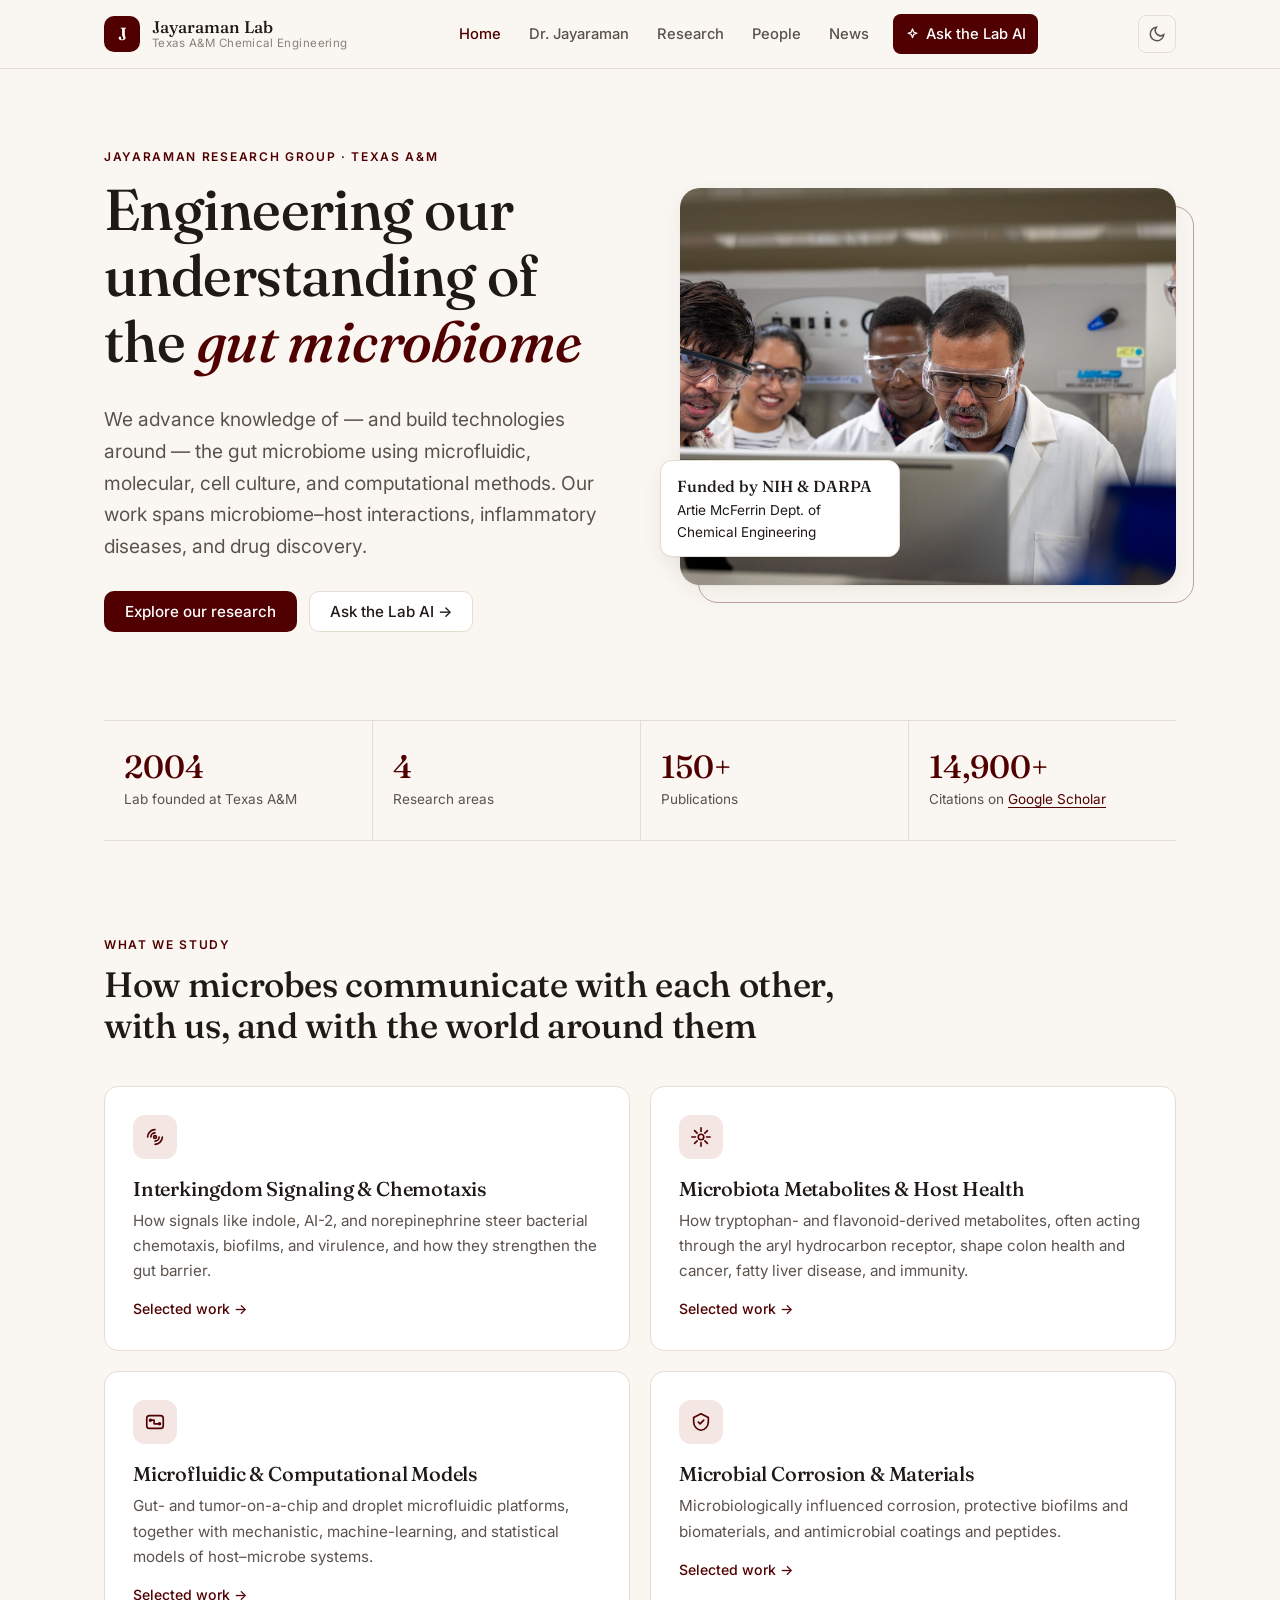
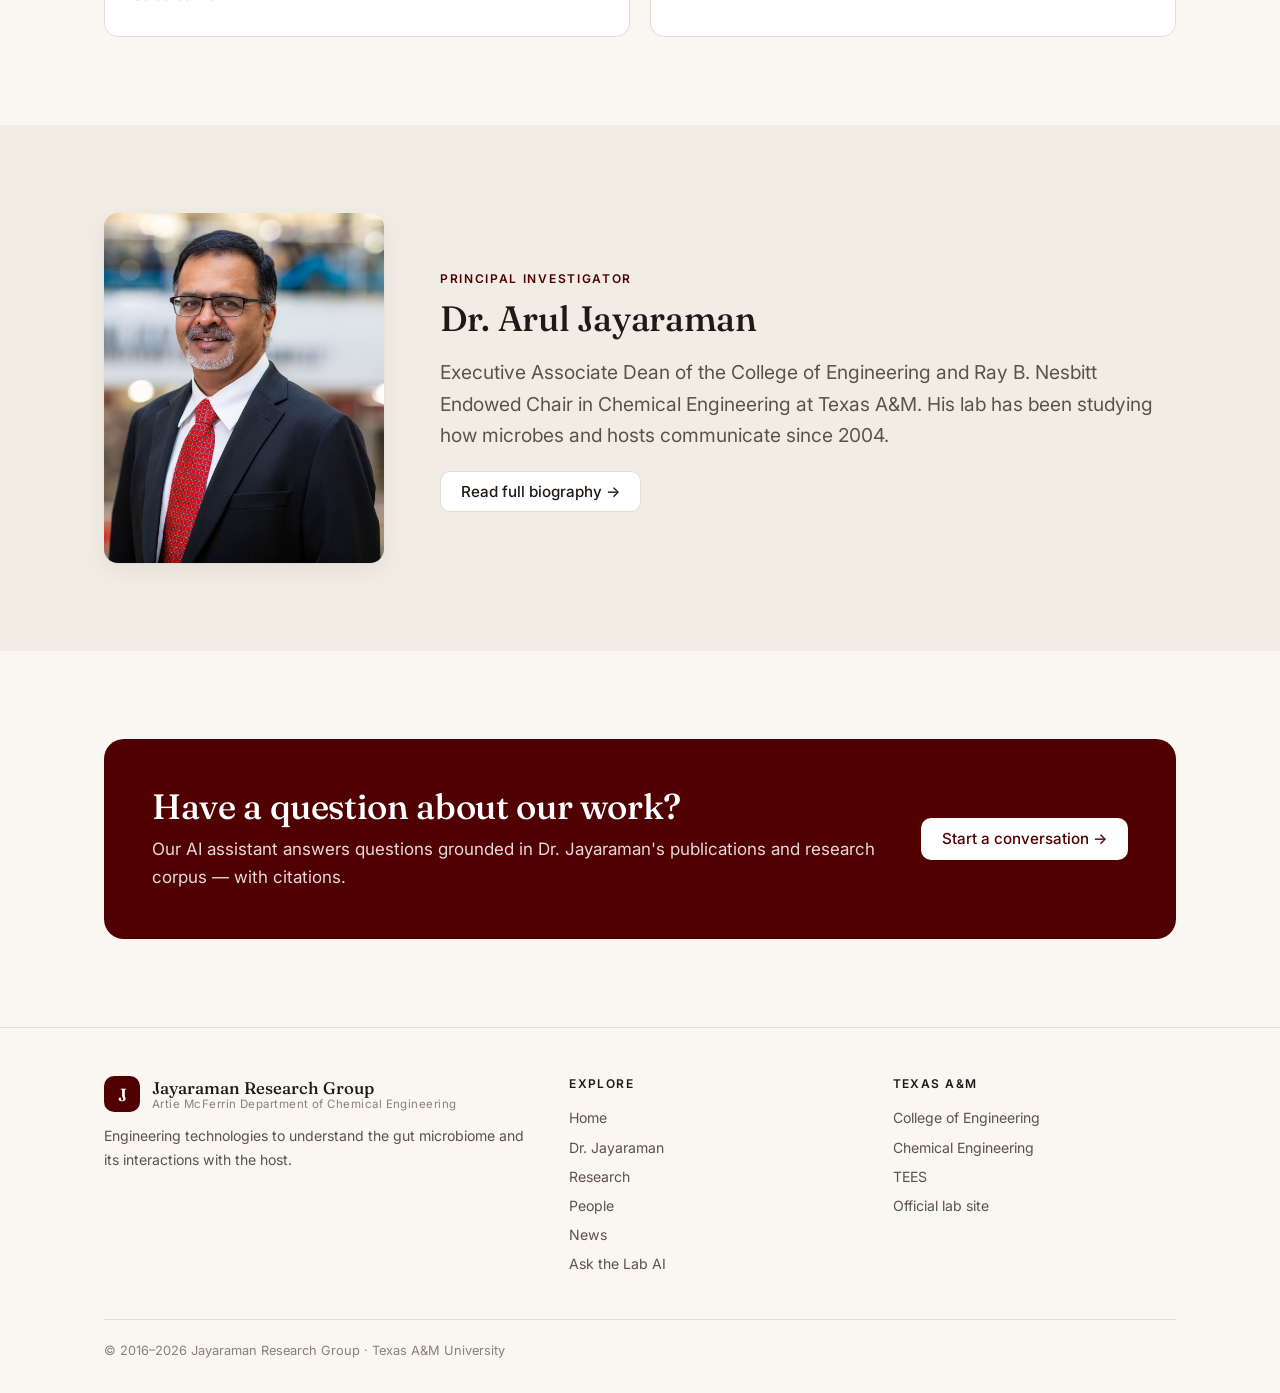
==== index.html @ 01ededef "Redesigned Jayaraman Lab website with research assistant chat page Static GitHub Pages site: home, P" ====
<!doctype html>
<html lang="en">
<head>
  <meta charset="utf-8">
  <meta name="viewport" content="width=device-width, initial-scale=1">
  <title>Jayaraman Research Group · Texas A&amp;M</title>
  <meta name="description" content="The Jayaraman group at Texas A&M engineers microfluidic, molecular, cell culture, and computational technologies to understand the gut microbiome.">
  <script>try{var t=localStorage.getItem("theme");if(t)document.documentElement.dataset.theme=t}catch(e){}</script>
  <link rel="preconnect" href="https://fonts.googleapis.com">
  <link rel="preconnect" href="https://fonts.gstatic.com" crossorigin>
  <link href="https://fonts.googleapis.com/css2?family=Fraunces:ital,opsz,wght@0,9..144,400;0,9..144,500;1,9..144,400;1,9..144,500&family=Inter:wght@400;500;600&display=swap" rel="stylesheet">
  <link rel="stylesheet" href="assets/css/style.css">
  <link rel="icon" href="data:image/svg+xml,<svg xmlns='http://www.w3.org/2000/svg' viewBox='0 0 32 32'><rect width='32' height='32' rx='8' fill='%23500000'/><text x='16' y='23' font-family='Georgia' font-size='20' fill='white' text-anchor='middle'>J</text></svg>">
  <script src="assets/js/layout.js" defer></script>
</head>
<body>
<main>
  <section class="hero">
    <div class="container hero-grid">
      <div>
        <span class="eyebrow">Jayaraman Research Group · Texas A&amp;M</span>
        <h1>Engineering our understanding of the <em>gut microbiome</em></h1>
        <p class="lede">We advance knowledge of — and build technologies around — the gut microbiome using microfluidic, molecular, cell culture, and computational methods. Our work spans microbiome–host interactions, inflammatory diseases, and drug discovery.</p>
        <div class="hero-actions">
          <a class="btn btn-primary" href="research.html">Explore our research</a>
          <a class="btn btn-ghost" href="chat.html">Ask the Lab AI →</a>
        </div>
      </div>
      <div class="hero-photo">
        <img src="assets/img/hero.jpg" alt="Members of the Jayaraman lab gathered around a monitor in the lab" width="1800" height="1013">
        <div class="hero-badge"><strong>Funded by NIH &amp; DARPA</strong>Artie McFerrin Dept. of Chemical Engineering</div>
      </div>
    </div>
  </section>

  <section class="container">
    <div class="stats reveal">
      <div class="stat"><b>2004</b><span>Lab founded at Texas A&amp;M</span></div>
      <div class="stat"><b>4</b><span>Research areas</span></div>
      <div class="stat"><b>150+</b><span>Publications</span></div>
      <div class="stat"><b>14,900+</b><span>Citations on <a href="https://scholar.google.com/citations?user=2yRyNp0AAAAJ&amp;hl=en" target="_blank" rel="noopener">Google Scholar</a></span></div>
    </div>
  </section>

  <section class="section">
    <div class="container">
      <div class="section-head reveal">
        <span class="eyebrow">What we study</span>
        <h2>How microbes communicate with each other, with us, and with the world around them</h2>
      </div>
      <div class="grid grid-2">
        <a class="card reveal" href="research.html#signaling">
          <div class="card-icon"><svg width="22" height="22" viewBox="0 0 24 24" fill="none" stroke="currentColor" stroke-width="1.8" stroke-linecap="round" stroke-linejoin="round"><path d="M4 12a8 8 0 0 1 8-8"/><path d="M7.5 12A4.5 4.5 0 0 1 12 7.5"/><circle cx="12" cy="12" r="1.5"/><path d="M20 12a8 8 0 0 1-8 8"/><path d="M16.5 12a4.5 4.5 0 0 1-4.5 4.5"/></svg></div>
          <h3>Interkingdom Signaling &amp; Chemotaxis</h3>
          <p>How signals like indole, AI-2, and norepinephrine steer bacterial chemotaxis, biofilms, and virulence, and how they strengthen the gut barrier.</p>
          <span class="more">Selected work →</span>
        </a>
        <a class="card reveal" href="research.html#metabolites">
          <div class="card-icon"><svg width="22" height="22" viewBox="0 0 24 24" fill="none" stroke="currentColor" stroke-width="1.8" stroke-linecap="round" stroke-linejoin="round"><circle cx="12" cy="12" r="3"/><path d="M12 2v4M12 18v4M2 12h4M18 12h4M5 5l2.8 2.8M16.2 16.2 19 19M5 19l2.8-2.8M16.2 7.8 19 5"/></svg></div>
          <h3>Microbiota Metabolites &amp; Host Health</h3>
          <p>How tryptophan- and flavonoid-derived metabolites, often acting through the aryl hydrocarbon receptor, shape colon health and cancer, fatty liver disease, and immunity.</p>
          <span class="more">Selected work →</span>
        </a>
        <a class="card reveal" href="research.html#models">
          <div class="card-icon"><svg width="22" height="22" viewBox="0 0 24 24" fill="none" stroke="currentColor" stroke-width="1.8" stroke-linecap="round" stroke-linejoin="round"><rect x="3" y="5" width="18" height="14" rx="3"/><path d="M7 10h4v4h6"/><circle cx="7" cy="10" r="1"/><circle cx="17" cy="14" r="1"/></svg></div>
          <h3>Microfluidic &amp; Computational Models</h3>
          <p>Gut- and tumor-on-a-chip and droplet microfluidic platforms, together with mechanistic, machine-learning, and statistical models of host–microbe systems.</p>
          <span class="more">Selected work →</span>
        </a>
        <a class="card reveal" href="research.html#corrosion">
          <div class="card-icon"><svg width="22" height="22" viewBox="0 0 24 24" fill="none" stroke="currentColor" stroke-width="1.8" stroke-linecap="round" stroke-linejoin="round"><path d="M12 3l8 4v5c0 4.5-3.4 8.3-8 9-4.6-.7-8-4.5-8-9V7z"/><path d="M9 12l2 2 4-4"/></svg></div>
          <h3>Microbial Corrosion &amp; Materials</h3>
          <p>Microbiologically influenced corrosion, protective biofilms and biomaterials, and antimicrobial coatings and peptides.</p>
          <span class="more">Selected work →</span>
        </a>
      </div>
    </div>
  </section>

  <section class="section alt">
    <div class="container pi-teaser">
      <img class="reveal" src="assets/img/jayaraman.jpg" alt="Dr. Arul Jayaraman">
      <div class="reveal">
        <span class="eyebrow">Principal Investigator</span>
        <h2>Dr. Arul Jayaraman</h2>
        <p class="lede">Executive Associate Dean of the College of Engineering and Ray B. Nesbitt Endowed Chair in Chemical Engineering at Texas A&amp;M. His lab has been studying how microbes and hosts communicate since 2004.</p>
        <a class="btn btn-ghost" href="jayaraman.html">Read full biography →</a>
      </div>
    </div>
  </section>

  <section class="section">
    <div class="container">
      <div class="cta-band reveal">
        <div>
          <h2>Have a question about our work?</h2>
          <p>Our AI assistant answers questions grounded in Dr. Jayaraman's publications and research corpus — with citations.</p>
        </div>
        <a class="btn" href="chat.html">Start a conversation →</a>
      </div>
    </div>
  </section>
</main>
</body>
</html>
---- assets/css/style.css ----
/* ==========================================================================
   Jayaraman Research Group — site styles
   ========================================================================== */

:root {
  --bg: #faf7f2;
  --bg-alt: #f2ede4;
  --surface: #ffffff;
  --ink: #1f1a17;
  --ink-soft: #5b524c;
  --ink-faint: #8a8079;
  --line: #e4ddd2;
  --accent: #500000;          /* Aggie maroon */
  --accent-hover: #732f2f;
  --accent-soft: #f3e6e3;
  --accent-ink: #ffffff;
  --sage: #4d6b5a;
  --shadow: 0 1px 2px rgb(31 26 23 / 0.04), 0 8px 24px rgb(31 26 23 / 0.06);
  --radius: 14px;
  --maxw: 1120px;
  --serif: "Fraunces", Georgia, "Times New Roman", serif;
  --sans: "Inter", system-ui, -apple-system, "Segoe UI", sans-serif;
  color-scheme: light;
}

@media (prefers-color-scheme: dark) {
  :root:not([data-theme="light"]) {
    --bg: #151212;
    --bg-alt: #1c1817;
    --surface: #221d1c;
    --ink: #f1ebe6;
    --ink-soft: #bdb2aa;
    --ink-faint: #8d827b;
    --line: #36302d;
    --accent: #d98c8c;
    --accent-hover: #e8a8a8;
    --accent-soft: #3a2424;
    --accent-ink: #1a0f0f;
    --sage: #8fb39f;
    --shadow: 0 1px 2px rgb(0 0 0 / 0.3), 0 8px 24px rgb(0 0 0 / 0.25);
    color-scheme: dark;
  }
}
:root[data-theme="dark"] {
  --bg: #151212;
  --bg-alt: #1c1817;
  --surface: #221d1c;
  --ink: #f1ebe6;
  --ink-soft: #bdb2aa;
  --ink-faint: #8d827b;
  --line: #36302d;
  --accent: #d98c8c;
  --accent-hover: #e8a8a8;
  --accent-soft: #3a2424;
  --accent-ink: #1a0f0f;
  --sage: #8fb39f;
  --shadow: 0 1px 2px rgb(0 0 0 / 0.3), 0 8px 24px rgb(0 0 0 / 0.25);
  color-scheme: dark;
}

/* ---------- Base ---------- */
*, *::before, *::after { box-sizing: border-box; }
html { -webkit-text-size-adjust: 100%; scroll-behavior: smooth; }
body {
  margin: 0;
  background: var(--bg);
  color: var(--ink);
  font: 400 17px/1.65 var(--sans);
  -webkit-font-smoothing: antialiased;
  min-height: 100vh;
  display: flex;
  flex-direction: column;
}
main { flex: 1; }
img { max-width: 100%; display: block; }
a { color: var(--accent); text-decoration-thickness: 1px; text-underline-offset: 3px; }
a:hover { color: var(--accent-hover); }
h1, h2, h3 { font-family: var(--serif); font-weight: 500; line-height: 1.15; letter-spacing: -0.01em; margin: 0 0 0.5em; }
h1 { font-size: clamp(2.2rem, 5vw, 3.6rem); }
h2 { font-size: clamp(1.6rem, 3vw, 2.2rem); }
h3 { font-size: 1.25rem; }
p { margin: 0 0 1em; }
::selection { background: var(--accent); color: var(--accent-ink); }
:focus-visible { outline: 2px solid var(--accent); outline-offset: 3px; border-radius: 4px; }

.container { width: 100%; max-width: var(--maxw); margin: 0 auto; padding: 0 24px; }
.eyebrow {
  font: 600 0.75rem/1 var(--sans);
  letter-spacing: 0.14em;
  text-transform: uppercase;
  color: var(--accent);
  margin-bottom: 14px;
  display: inline-block;
}
.lede { font-size: 1.2rem; color: var(--ink-soft); max-width: 46rem; }
.muted { color: var(--ink-soft); }
.section { padding: 88px 0; }
.section.alt { background: var(--bg-alt); }
.section-head { margin-bottom: 40px; max-width: 46rem; }

/* ---------- Header ---------- */
.site-header {
  position: sticky; top: 0; z-index: 50;
  background: color-mix(in srgb, var(--bg) 85%, transparent);
  backdrop-filter: saturate(160%) blur(12px);
  -webkit-backdrop-filter: saturate(160%) blur(12px);
  border-bottom: 1px solid var(--line);
}
.nav { display: flex; align-items: center; justify-content: space-between; height: 68px; gap: 16px; }
.brand { display: flex; align-items: center; gap: 12px; text-decoration: none; color: var(--ink); }
.brand-mark {
  width: 36px; height: 36px; border-radius: 10px;
  background: var(--accent); color: var(--accent-ink);
  display: grid; place-items: center;
  font: 600 1.1rem/1 var(--serif);
}
.brand-text { display: flex; flex-direction: column; line-height: 1.15; }
.brand-text strong { font: 500 1.05rem var(--serif); }
.brand-text span { font-size: 0.72rem; color: var(--ink-faint); letter-spacing: 0.04em; }
.nav-links { display: flex; align-items: center; gap: 4px; list-style: none; margin: 0; padding: 0; }
.nav-links a {
  display: block; padding: 8px 12px; border-radius: 8px;
  color: var(--ink-soft); text-decoration: none; font-size: 0.92rem; font-weight: 500;
}
.nav-links a:hover { color: var(--ink); background: var(--bg-alt); }
.nav-links a[aria-current="page"] { color: var(--accent); }
.nav-links .nav-cta {
  background: var(--accent); color: var(--accent-ink);
  margin-left: 8px; display: inline-flex; align-items: center; gap: 6px;
}
.nav-links .nav-cta:hover { background: var(--accent-hover); color: var(--accent-ink); }
.nav-links .nav-cta[aria-current="page"] { color: var(--accent-ink); }
.nav-tools { display: flex; align-items: center; gap: 6px; }
.icon-btn {
  width: 38px; height: 38px; border-radius: 8px; border: 1px solid var(--line);
  background: transparent; color: var(--ink-soft); cursor: pointer;
  display: grid; place-items: center;
}
.icon-btn:hover { color: var(--ink); background: var(--bg-alt); }
.menu-btn { display: none; }

@media (max-width: 880px) {
  .menu-btn { display: grid; }
  .nav-links {
    position: absolute; top: 68px; left: 0; right: 0;
    flex-direction: column; align-items: stretch; gap: 2px;
    padding: 12px 16px 20px;
    background: var(--bg); border-bottom: 1px solid var(--line);
    display: none;
  }
  .nav-links.open { display: flex; }
  .nav-links a { padding: 12px; font-size: 1rem; }
  .nav-links .nav-cta { margin: 8px 0 0; justify-content: center; }
}

/* ---------- Hero ---------- */
.hero { padding: 72px 0 88px; overflow: hidden; }
.hero-grid { display: grid; grid-template-columns: 1.05fr 1fr; gap: 56px; align-items: center; }
.hero h1 em { font-style: italic; color: var(--accent); }
.hero-actions { display: flex; flex-wrap: wrap; gap: 12px; margin-top: 28px; }
.hero-photo { position: relative; }
.hero-photo img {
  border-radius: 20px; box-shadow: var(--shadow);
  aspect-ratio: 4 / 3.2; object-fit: cover; object-position: 60% center; width: 100%; height: auto;
}
.hero-photo::before {
  content: ""; position: absolute; inset: 18px -18px -18px 18px;
  border: 1.5px solid var(--accent); border-radius: 20px; opacity: 0.35; z-index: -1;
}
.hero-badge {
  position: absolute; left: -20px; bottom: 28px;
  background: var(--surface); border: 1px solid var(--line); border-radius: 12px;
  padding: 12px 16px; box-shadow: var(--shadow); font-size: 0.85rem; max-width: 240px;
}
.hero-badge strong { display: block; font-family: var(--serif); font-weight: 500; font-size: 1rem; }
@media (max-width: 880px) {
  .hero { padding: 40px 0 64px; }
  .hero-grid { grid-template-columns: 1fr; gap: 40px; }
  .hero-photo::before { inset: 12px -10px -10px 12px; }
  .hero-badge { left: 12px; bottom: 12px; }
}

/* ---------- Buttons ---------- */
.btn {
  display: inline-flex; align-items: center; gap: 8px;
  padding: 12px 20px; border-radius: 10px; border: 1px solid transparent;
  font: 500 0.95rem/1 var(--sans); text-decoration: none; cursor: pointer;
  transition: background 0.15s, border-color 0.15s, transform 0.15s;
}
.btn:active { transform: translateY(1px); }
.btn-primary { background: var(--accent); color: var(--accent-ink); }
.btn-primary:hover { background: var(--accent-hover); color: var(--accent-ink); }
.btn-ghost { border-color: var(--line); color: var(--ink); background: var(--surface); }
.btn-ghost:hover { border-color: var(--ink-faint); color: var(--ink); }

/* ---------- Cards / grids ---------- */
.grid { display: grid; gap: 20px; }
.grid-2 { grid-template-columns: repeat(2, 1fr); }
.grid-3 { grid-template-columns: repeat(3, 1fr); }
.grid-4 { grid-template-columns: repeat(4, 1fr); }
@media (max-width: 960px) { .grid-3, .grid-4 { grid-template-columns: repeat(2, 1fr); } }
@media (max-width: 640px) { .grid-2, .grid-3, .grid-4 { grid-template-columns: 1fr; } }

.card {
  background: var(--surface); border: 1px solid var(--line); border-radius: var(--radius);
  padding: 28px; transition: border-color 0.2s, transform 0.2s, box-shadow 0.2s;
}
a.card { color: inherit; text-decoration: none; display: block; }
a.card:hover { border-color: var(--accent); transform: translateY(-2px); box-shadow: var(--shadow); }
.card-icon {
  width: 44px; height: 44px; border-radius: 12px; display: grid; place-items: center;
  background: var(--accent-soft); color: var(--accent); margin-bottom: 18px;
}
.card h3 { margin-bottom: 8px; }
.card p { color: var(--ink-soft); font-size: 0.95rem; margin: 0; }
.card .more { display: inline-block; margin-top: 14px; font-size: 0.88rem; font-weight: 500; color: var(--accent); }

/* ---------- Stats ---------- */
.stats { display: grid; grid-template-columns: repeat(4, 1fr); gap: 0; border-top: 1px solid var(--line); border-bottom: 1px solid var(--line); }
.stat { padding: 28px 20px; border-left: 1px solid var(--line); }
.stat:first-child { border-left: 0; }
.stat b { display: block; font: 500 2rem/1.1 var(--serif); color: var(--accent); }
.stat span { font-size: 0.85rem; color: var(--ink-soft); }
@media (max-width: 760px) {
  .stats { grid-template-columns: repeat(2, 1fr); }
  .stat:nth-child(3) { border-left: 0; }
  .stat:nth-child(n+3) { border-top: 1px solid var(--line); }
}

/* ---------- Page header ---------- */
.page-head { padding: 72px 0 40px; border-bottom: 1px solid var(--line); }
.page-head p { margin: 0; }

/* ---------- PI profile ---------- */
.profile { display: grid; grid-template-columns: 320px 1fr; gap: 56px; align-items: start; }
.profile-aside { position: sticky; top: 96px; }
.profile-aside img { border-radius: var(--radius); aspect-ratio: 4/5; object-fit: cover; width: 100%; box-shadow: var(--shadow); }
.profile-aside h2 { font-size: 1.5rem; margin: 20px 0 4px; }
.facts { list-style: none; padding: 0; margin: 20px 0 0; border-top: 1px solid var(--line); }
.facts li { padding: 12px 0; border-bottom: 1px solid var(--line); font-size: 0.9rem; }
.facts small { display: block; color: var(--ink-faint); font-size: 0.75rem; text-transform: uppercase; letter-spacing: 0.08em; }
.prose p { font-size: 1.05rem; }
.prose p:first-of-type::first-letter {
  font-family: var(--serif); float: left; font-size: 3.6em; line-height: 0.85;
  padding: 6px 10px 0 0; color: var(--accent);
}
.honors { display: grid; grid-template-columns: repeat(2, 1fr); gap: 12px; margin-top: 12px; }
.honor { padding: 16px 18px; border-radius: 12px; background: var(--bg-alt); border: 1px solid var(--line); font-size: 0.92rem; }
.honor b { display: block; font-weight: 600; margin-bottom: 2px; }
.honor span { color: var(--ink-soft); font-size: 0.85rem; }
.timeline { list-style: none; padding: 0; margin: 12px 0 0; border-left: 2px solid var(--line); }
.timeline li { position: relative; padding: 0 0 22px 24px; }
.timeline li::before {
  content: ""; position: absolute; left: -7px; top: 6px; width: 12px; height: 12px;
  border-radius: 50%; background: var(--bg); border: 2px solid var(--accent);
}
.timeline time { font-size: 0.8rem; font-weight: 600; color: var(--accent); letter-spacing: 0.04em; }
.timeline p { margin: 2px 0 0; color: var(--ink-soft); font-size: 0.95rem; }
@media (max-width: 880px) {
  .profile { grid-template-columns: 1fr; gap: 32px; }
  .profile-aside { position: static; max-width: 360px; }
  .honors { grid-template-columns: 1fr; }
}

.pi-teaser { display: grid; grid-template-columns: 280px 1fr; gap: 56px; align-items: center; }
.pi-teaser img { border-radius: var(--radius); aspect-ratio: 4/5; object-fit: cover; width: 100%; box-shadow: var(--shadow); }
@media (max-width: 760px) { .pi-teaser { grid-template-columns: 1fr; gap: 28px; } .pi-teaser img { max-width: 280px; } }

/* ---------- People ---------- */
.people-group { margin-bottom: 64px; }
.people-group > h2 { display: flex; align-items: baseline; gap: 12px; font-size: 1.6rem; padding-bottom: 14px; border-bottom: 1px solid var(--line); margin-bottom: 28px; }
.people-group > h2 span { font: 500 0.85rem var(--sans); color: var(--ink-faint); }
.people { display: grid; grid-template-columns: repeat(auto-fill, minmax(240px, 1fr)); gap: 24px; }
.person { background: var(--surface); border: 1px solid var(--line); border-radius: var(--radius); overflow: hidden; }
.person img { width: 100%; aspect-ratio: 1 / 1.05; object-fit: cover; object-position: center 20%; background: var(--bg-alt); }
.person-body { padding: 18px 20px 20px; }
.person h3 { font-size: 1.2rem; margin-bottom: 2px; }
.person .role { font-size: 0.85rem; color: var(--accent); font-weight: 500; margin-bottom: 10px; }
.person ul { list-style: none; padding: 0; margin: 0; font-size: 0.82rem; color: var(--ink-soft); }
.person li { padding: 3px 0; line-height: 1.45; }
.person-wide { display: grid; grid-template-columns: 220px 1fr; }
.person-wide img { height: 100%; aspect-ratio: auto; }
.person-wide .person-body { padding: 28px; align-self: center; }
@media (max-width: 640px) { .person-wide { grid-template-columns: 1fr; } .person-wide img { aspect-ratio: 1/1.05; } }

/* ---------- Research ---------- */
.area-nav { display: flex; flex-wrap: wrap; gap: 8px; margin: 28px 0 0; }
.chip {
  padding: 8px 14px; border-radius: 999px; border: 1px solid var(--line);
  background: var(--surface); color: var(--ink-soft); font: 500 0.85rem var(--sans);
  cursor: pointer; text-decoration: none;
}
.chip:hover { color: var(--ink); border-color: var(--ink-faint); }
.chip[aria-pressed="true"] { background: var(--accent); color: var(--accent-ink); border-color: var(--accent); }
.area { padding: 56px 0; border-bottom: 1px solid var(--line); scroll-margin-top: 80px; }
.area:last-child { border-bottom: 0; }
.area-head { display: grid; grid-template-columns: 1fr 1.4fr; gap: 48px; margin-bottom: 28px; }
.area-head .num { font: 500 0.85rem var(--sans); color: var(--ink-faint); }
.area-head p { color: var(--ink-soft); margin: 0; }
@media (max-width: 800px) { .area-head { grid-template-columns: 1fr; gap: 8px; } }
.pubs { list-style: none; padding: 0; margin: 0; display: grid; gap: 12px; }
.pub {
  display: grid; grid-template-columns: 64px 1fr; gap: 16px;
  padding: 18px 20px; background: var(--surface); border: 1px solid var(--line); border-radius: 12px;
}
.pub .year { font: 500 1rem var(--serif); color: var(--accent); }
.pub .title { font-weight: 600; line-height: 1.4; margin-bottom: 4px; }
.pub .authors { font-size: 0.85rem; color: var(--ink-soft); }
.pub .authors b { color: var(--ink); font-weight: 600; }
.pub .venue { font-size: 0.85rem; color: var(--ink-faint); font-style: italic; }
.pub a { color: inherit; text-decoration: none; }
.pub a:hover .title { color: var(--accent); }
@media (max-width: 560px) { .pub { grid-template-columns: 1fr; gap: 4px; } }
.search {
  width: 100%; max-width: 420px; padding: 12px 16px; border-radius: 10px;
  border: 1px solid var(--line); background: var(--surface); color: var(--ink); font: 400 0.95rem var(--sans);
}
.empty { color: var(--ink-faint); padding: 24px 0; }

/* ---------- News ---------- */
.news { list-style: none; padding: 0; margin: 0; }
.news-item { display: grid; grid-template-columns: 160px 1fr; gap: 32px; padding: 32px 0; border-bottom: 1px solid var(--line); }
.news-item time { font: 500 1rem var(--serif); color: var(--accent); }
.news-item h3 { margin-bottom: 8px; }
.news-item p { color: var(--ink-soft); margin: 0; }
@media (max-width: 640px) { .news-item { grid-template-columns: 1fr; gap: 6px; } }

/* ---------- CTA band ---------- */
.cta-band {
  background: var(--accent); color: var(--accent-ink); border-radius: 20px;
  padding: 48px; display: grid; grid-template-columns: 1fr auto; gap: 32px; align-items: center;
}
.cta-band h2 { margin-bottom: 8px; }
.cta-band p { margin: 0; opacity: 0.85; }
.cta-band .btn { background: var(--accent-ink); color: var(--accent); }
.cta-band .btn:hover { opacity: 0.9; }
@media (max-width: 720px) { .cta-band { grid-template-columns: 1fr; padding: 32px 24px; } }

/* ---------- Footer ---------- */
.site-footer { border-top: 1px solid var(--line); padding: 48px 0 32px; font-size: 0.88rem; color: var(--ink-soft); margin-top: 0; }
.footer-grid { display: grid; grid-template-columns: 1.5fr 1fr 1fr; gap: 40px; }
.footer-grid h4 { font: 600 0.75rem var(--sans); letter-spacing: 0.12em; text-transform: uppercase; color: var(--ink); margin: 0 0 12px; }
.footer-grid ul { list-style: none; padding: 0; margin: 0; }
.footer-grid li { padding: 3px 0; }
.footer-grid a { color: var(--ink-soft); text-decoration: none; }
.footer-grid a:hover { color: var(--accent); }
.footer-bottom { margin-top: 40px; padding-top: 20px; border-top: 1px solid var(--line); font-size: 0.8rem; color: var(--ink-faint); }
@media (max-width: 720px) { .footer-grid { grid-template-columns: 1fr; gap: 28px; } }

/* ---------- Chat ---------- */
.chat-page main { display: flex; }
.chat-shell { display: grid; grid-template-columns: 280px 1fr; width: 100%; max-width: var(--maxw); margin: 0 auto; min-height: calc(100vh - 69px); }
.chat-side { border-right: 1px solid var(--line); padding: 32px 24px; }
.chat-side h1 { font-size: 1.6rem; }
.chat-side p { font-size: 0.88rem; color: var(--ink-soft); }
.status { display: inline-flex; align-items: center; gap: 8px; font-size: 0.8rem; padding: 6px 10px; border-radius: 999px; background: var(--bg-alt); border: 1px solid var(--line); margin-bottom: 20px; }
.status::before { content: ""; width: 8px; height: 8px; border-radius: 50%; background: var(--ink-faint); }
.status.ok::before { background: #3c9a5f; }
.status.off::before { background: #c48a2c; }
.chat-side h4 { font: 600 0.72rem var(--sans); letter-spacing: 0.12em; text-transform: uppercase; color: var(--ink-faint); margin: 28px 0 10px; }
.suggestions { display: grid; gap: 8px; }
.suggestion {
  text-align: left; padding: 10px 12px; border-radius: 10px; border: 1px solid var(--line);
  background: var(--surface); color: var(--ink); font: 400 0.85rem/1.4 var(--sans); cursor: pointer;
}
.suggestion:hover { border-color: var(--accent); }
.chat-main { display: flex; flex-direction: column; min-width: 0; height: calc(100vh - 69px); position: sticky; top: 69px; }
.chat-log { flex: 1; overflow-y: auto; padding: 32px clamp(16px, 4vw, 48px); display: flex; flex-direction: column; gap: 20px; }
.chat-empty { margin: auto; text-align: center; max-width: 30rem; color: var(--ink-soft); }
.chat-empty .brand-mark { width: 56px; height: 56px; font-size: 1.6rem; margin: 0 auto 18px; border-radius: 16px; }
.chat-empty h2 { color: var(--ink); }
.msg { max-width: 760px; width: 100%; display: flex; gap: 12px; }
.msg.user { align-self: flex-end; justify-content: flex-end; }
.msg .bubble { padding: 12px 16px; border-radius: 14px; font-size: 0.97rem; line-height: 1.6; overflow-wrap: anywhere; }
.msg.user .bubble { background: var(--accent); color: var(--accent-ink); border-bottom-right-radius: 4px; max-width: 80%; }
.msg.bot .bubble { background: var(--surface); border: 1px solid var(--line); border-bottom-left-radius: 4px; flex: 1; }
.msg.bot .avatar { flex: none; width: 32px; height: 32px; border-radius: 9px; background: var(--accent); color: var(--accent-ink); display: grid; place-items: center; font: 600 0.9rem var(--serif); }
.bubble p:last-child { margin-bottom: 0; }
.bubble code { font-size: 0.88em; background: var(--bg-alt); padding: 1px 5px; border-radius: 4px; }
.bubble.error { border-color: #c48a2c; }
.sources { margin-top: 12px; padding-top: 12px; border-top: 1px dashed var(--line); display: grid; gap: 6px; }
.sources b { font-size: 0.72rem; letter-spacing: 0.1em; text-transform: uppercase; color: var(--ink-faint); }
.source { font-size: 0.82rem; color: var(--ink-soft); display: flex; gap: 8px; }
.source .n { flex: none; width: 20px; height: 20px; border-radius: 6px; background: var(--accent-soft); color: var(--accent); display: grid; place-items: center; font-size: 0.7rem; font-weight: 600; }
.typing { display: inline-flex; gap: 4px; padding: 4px 0; }
.typing i { width: 7px; height: 7px; border-radius: 50%; background: var(--ink-faint); animation: blink 1.2s infinite ease-in-out; }
.typing i:nth-child(2) { animation-delay: 0.15s; }
.typing i:nth-child(3) { animation-delay: 0.3s; }
@keyframes blink { 0%, 80%, 100% { opacity: 0.25; } 40% { opacity: 1; } }
.composer { border-top: 1px solid var(--line); padding: 16px clamp(16px, 4vw, 48px) 20px; background: var(--bg); }
.composer form { display: flex; gap: 10px; align-items: flex-end; max-width: 760px; margin: 0 auto; background: var(--surface); border: 1px solid var(--line); border-radius: 14px; padding: 8px 8px 8px 16px; }
.composer form:focus-within { border-color: var(--accent); }
.composer textarea { flex: 1; border: 0; outline: 0; resize: none; background: transparent; color: var(--ink); font: 400 0.97rem/1.5 var(--sans); padding: 8px 0; max-height: 180px; }
.composer button { flex: none; width: 40px; height: 40px; border-radius: 10px; border: 0; background: var(--accent); color: var(--accent-ink); cursor: pointer; display: grid; place-items: center; }
.composer button:disabled { opacity: 0.4; cursor: not-allowed; }
.disclaimer { text-align: center; font-size: 0.75rem; color: var(--ink-faint); margin: 10px 0 0; }
@media (max-width: 860px) {
  .chat-shell { grid-template-columns: 1fr; }
  .chat-side { border-right: 0; border-bottom: 1px solid var(--line); padding: 20px 16px; }
  .chat-side .side-extra { display: none; }
  .suggestions { grid-template-columns: 1fr 1fr; }
  .chat-main { height: auto; min-height: 70vh; position: static; }
}
@media (max-width: 480px) { .suggestions { grid-template-columns: 1fr; } }

/* ---------- Motion ---------- */
.reveal { opacity: 0; transform: translateY(14px); transition: opacity 0.6s ease, transform 0.6s ease; }
.reveal.in { opacity: 1; transform: none; }
@media (prefers-reduced-motion: reduce) {
  html { scroll-behavior: auto; }
  .reveal { opacity: 1; transform: none; transition: none; }
  .typing i { animation: none; }
}
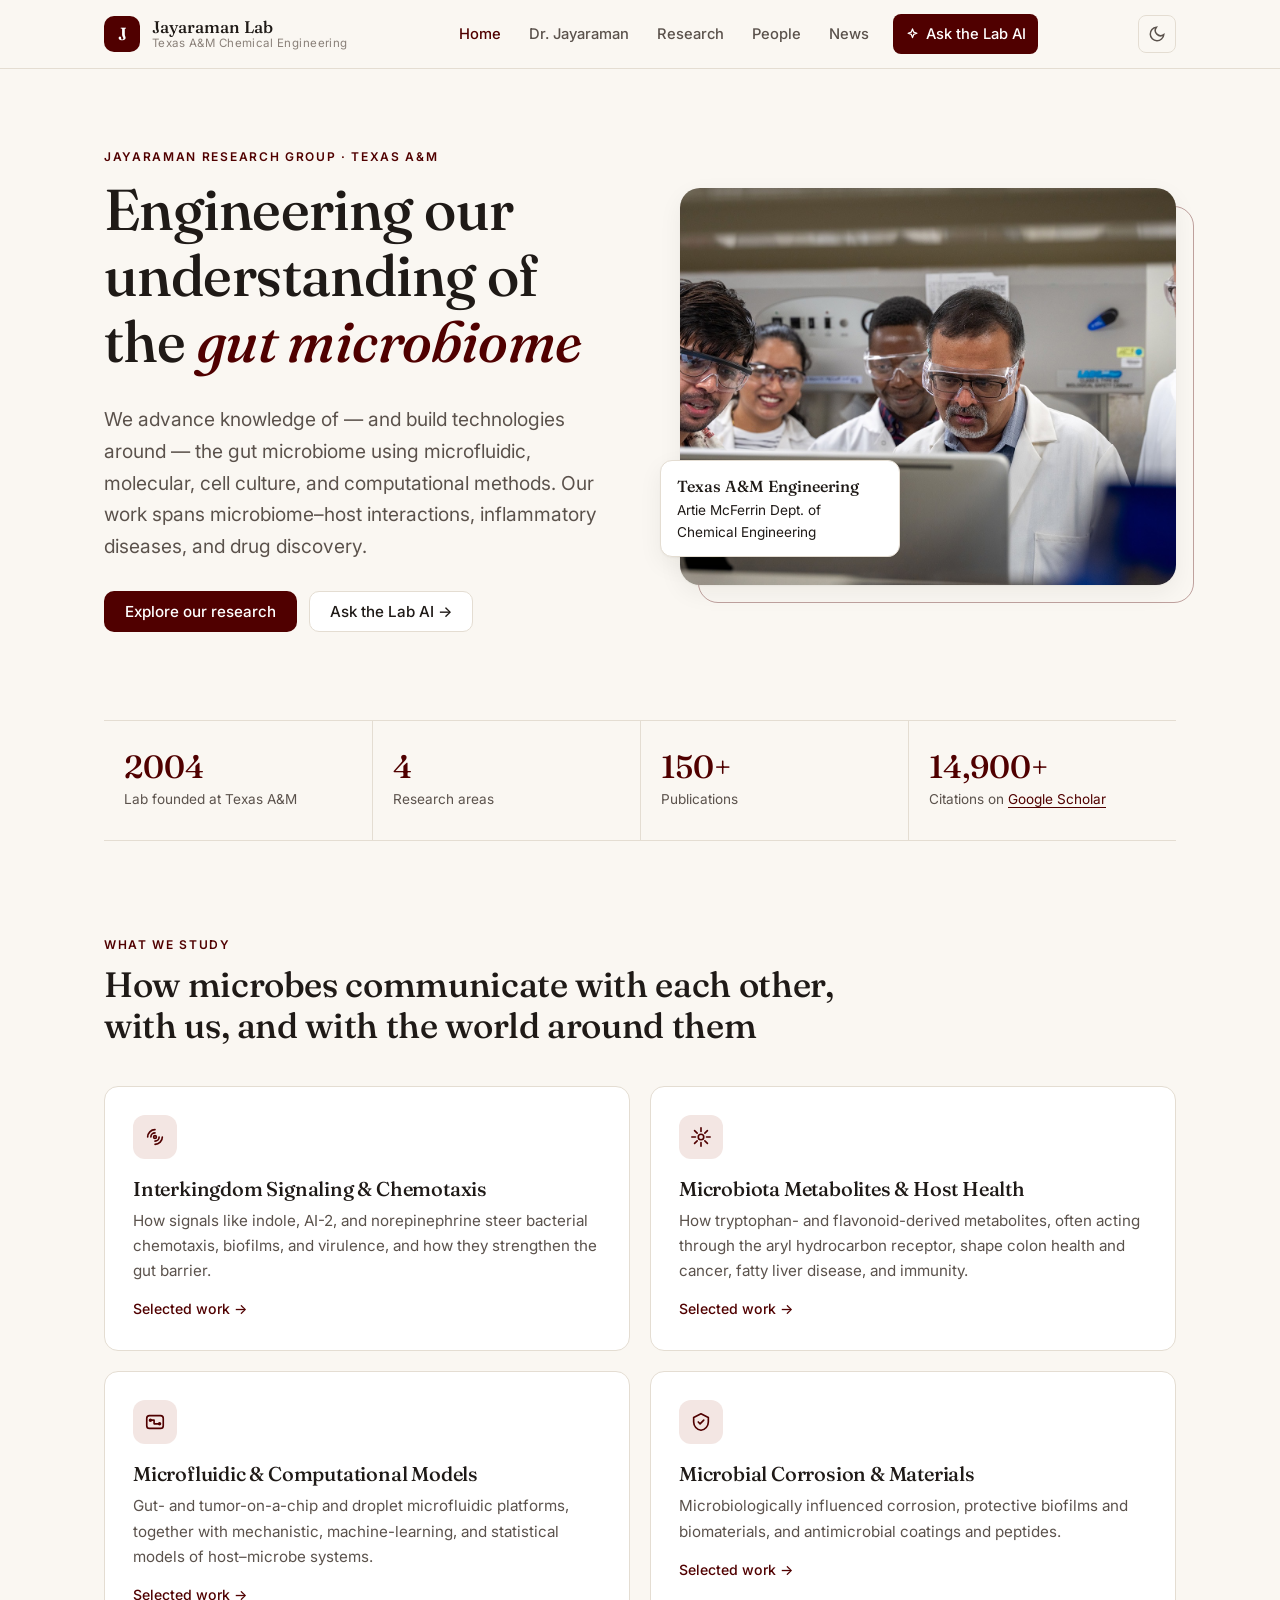
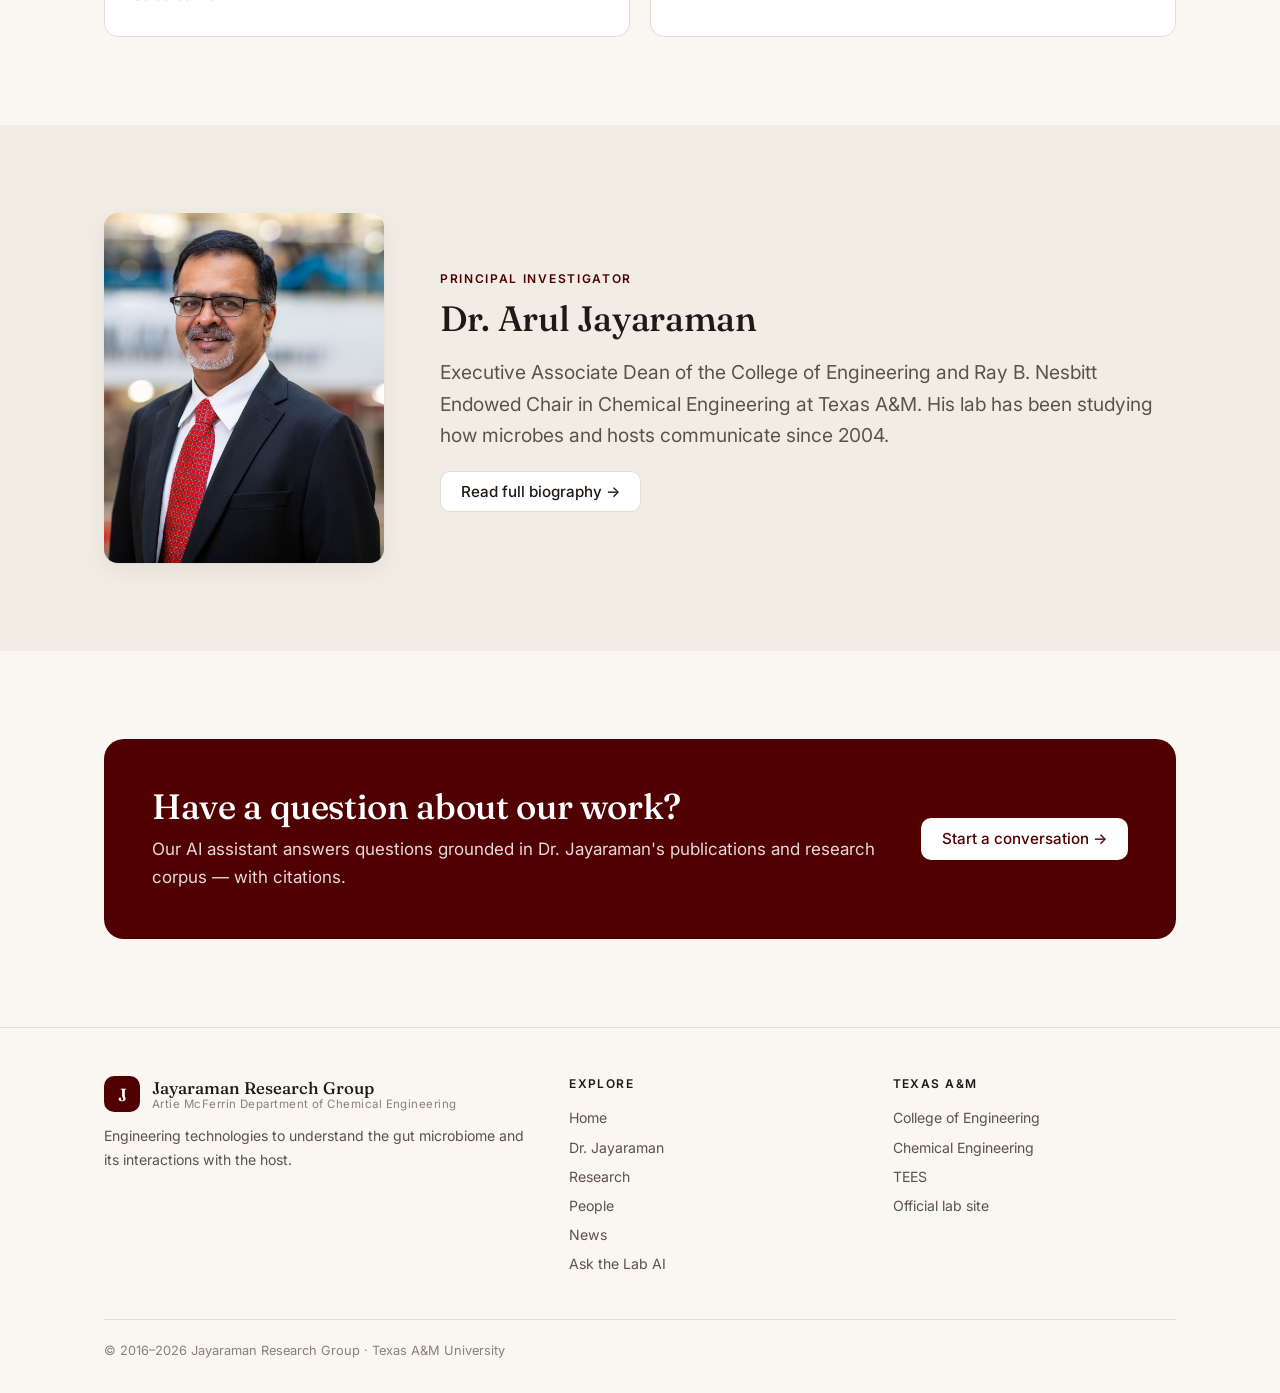
==== commit 2281c851: "Remove funding mentions and publication-count headings Drop NIH/DARPA references from the home hero " ====
--- a/index.html
+++ b/index.html
@@ -28,7 +28,7 @@
       </div>
       <div class="hero-photo">
         <img src="assets/img/hero.jpg" alt="Members of the Jayaraman lab gathered around a monitor in the lab" width="1800" height="1013">
-        <div class="hero-badge"><strong>Funded by NIH &amp; DARPA</strong>Artie McFerrin Dept. of Chemical Engineering</div>
+        <div class="hero-badge"><strong>Texas A&amp;M Engineering</strong>Artie McFerrin Dept. of Chemical Engineering</div>
       </div>
     </div>
   </section>
--- a/assets/css/style.css
+++ b/assets/css/style.css
@@ -295,7 +295,6 @@
 .area { padding: 56px 0; border-bottom: 1px solid var(--line); scroll-margin-top: 80px; }
 .area:last-child { border-bottom: 0; }
 .area-head { display: grid; grid-template-columns: 1fr 1.4fr; gap: 48px; margin-bottom: 28px; }
-.area-head .num { font: 500 0.85rem var(--sans); color: var(--ink-faint); }
 .area-head p { color: var(--ink-soft); margin: 0; }
 @media (max-width: 800px) { .area-head { grid-template-columns: 1fr; gap: 8px; } }
 .pubs { list-style: none; padding: 0; margin: 0; display: grid; gap: 12px; }
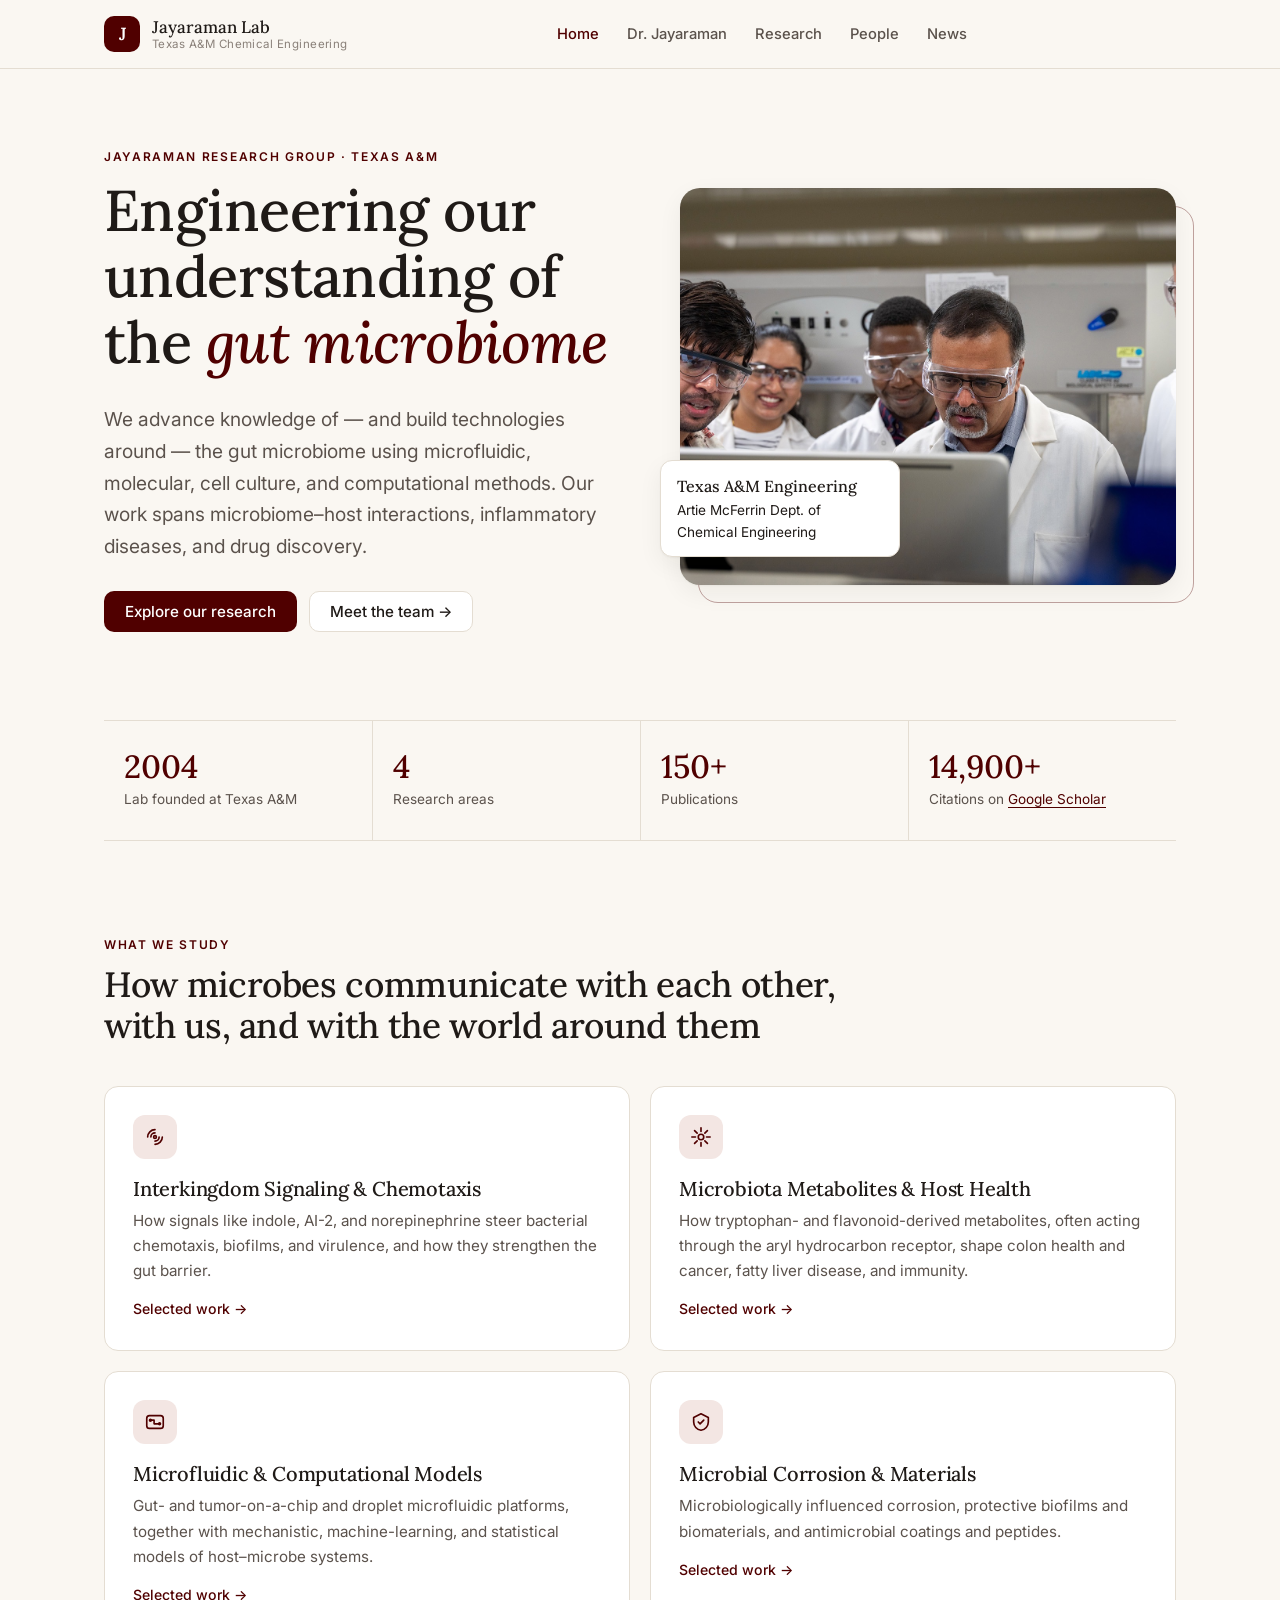
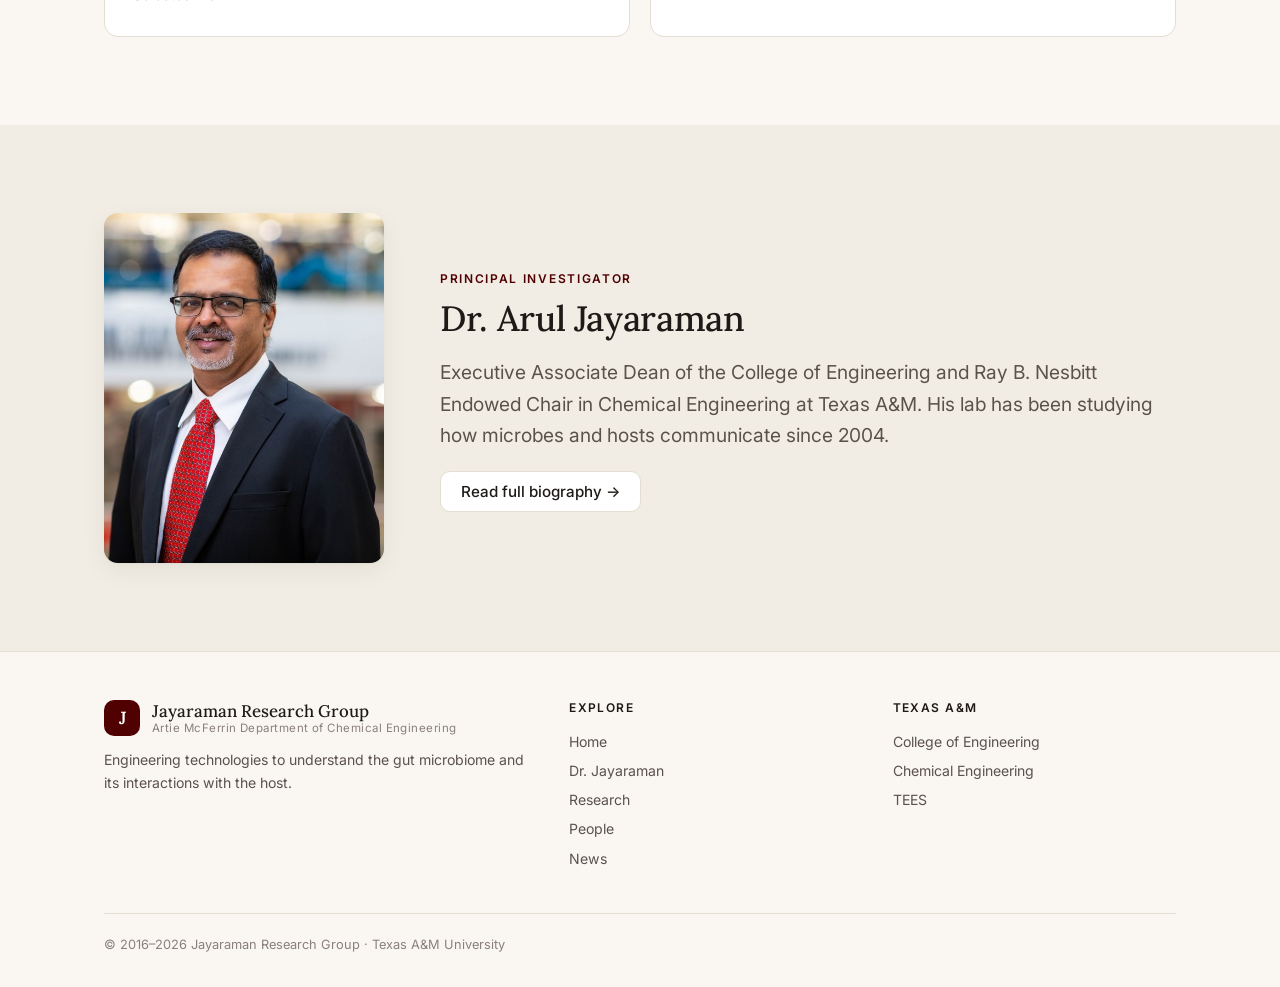
==== commit 59a379d7: "Update PI bio, hide chatbot links, light mode only, plain J glyph - Bio: Executive Associate Dean 20" ====
--- a/index.html
+++ b/index.html
@@ -5,10 +5,10 @@
   <meta name="viewport" content="width=device-width, initial-scale=1">
   <title>Jayaraman Research Group · Texas A&amp;M</title>
   <meta name="description" content="The Jayaraman group at Texas A&M engineers microfluidic, molecular, cell culture, and computational technologies to understand the gut microbiome.">
-  <script>try{var t=localStorage.getItem("theme");if(t)document.documentElement.dataset.theme=t}catch(e){}</script>
   <link rel="preconnect" href="https://fonts.googleapis.com">
   <link rel="preconnect" href="https://fonts.gstatic.com" crossorigin>
   <link href="https://fonts.googleapis.com/css2?family=Fraunces:ital,opsz,wght@0,9..144,400;0,9..144,500;1,9..144,400;1,9..144,500&family=Inter:wght@400;500;600&display=swap" rel="stylesheet">
+  <link href="https://fonts.googleapis.com/css2?family=Lora:wght@400;500;600&text=J&display=swap" rel="stylesheet">
   <link rel="stylesheet" href="assets/css/style.css">
   <link rel="icon" href="data:image/svg+xml,<svg xmlns='http://www.w3.org/2000/svg' viewBox='0 0 32 32'><rect width='32' height='32' rx='8' fill='%23500000'/><text x='16' y='23' font-family='Georgia' font-size='20' fill='white' text-anchor='middle'>J</text></svg>">
   <script src="assets/js/layout.js" defer></script>
@@ -23,7 +23,7 @@
         <p class="lede">We advance knowledge of — and build technologies around — the gut microbiome using microfluidic, molecular, cell culture, and computational methods. Our work spans microbiome–host interactions, inflammatory diseases, and drug discovery.</p>
         <div class="hero-actions">
           <a class="btn btn-primary" href="research.html">Explore our research</a>
-          <a class="btn btn-ghost" href="chat.html">Ask the Lab AI →</a>
+          <a class="btn btn-ghost" href="people.html">Meet the team →</a>
         </div>
       </div>
       <div class="hero-photo">
@@ -88,18 +88,6 @@
       </div>
     </div>
   </section>
-
-  <section class="section">
-    <div class="container">
-      <div class="cta-band reveal">
-        <div>
-          <h2>Have a question about our work?</h2>
-          <p>Our AI assistant answers questions grounded in Dr. Jayaraman's publications and research corpus — with citations.</p>
-        </div>
-        <a class="btn" href="chat.html">Start a conversation →</a>
-      </div>
-    </div>
-  </section>
 </main>
 </body>
 </html>
--- a/assets/css/style.css
+++ b/assets/css/style.css
@@ -18,44 +18,9 @@
   --shadow: 0 1px 2px rgb(31 26 23 / 0.04), 0 8px 24px rgb(31 26 23 / 0.06);
   --radius: 14px;
   --maxw: 1120px;
-  --serif: "Fraunces", Georgia, "Times New Roman", serif;
+  --serif: "Lora", "Fraunces", Georgia, "Times New Roman", serif;
   --sans: "Inter", system-ui, -apple-system, "Segoe UI", sans-serif;
   color-scheme: light;
-}
-
-@media (prefers-color-scheme: dark) {
-  :root:not([data-theme="light"]) {
-    --bg: #151212;
-    --bg-alt: #1c1817;
-    --surface: #221d1c;
-    --ink: #f1ebe6;
-    --ink-soft: #bdb2aa;
-    --ink-faint: #8d827b;
-    --line: #36302d;
-    --accent: #d98c8c;
-    --accent-hover: #e8a8a8;
-    --accent-soft: #3a2424;
-    --accent-ink: #1a0f0f;
-    --sage: #8fb39f;
-    --shadow: 0 1px 2px rgb(0 0 0 / 0.3), 0 8px 24px rgb(0 0 0 / 0.25);
-    color-scheme: dark;
-  }
-}
-:root[data-theme="dark"] {
-  --bg: #151212;
-  --bg-alt: #1c1817;
-  --surface: #221d1c;
-  --ink: #f1ebe6;
-  --ink-soft: #bdb2aa;
-  --ink-faint: #8d827b;
-  --line: #36302d;
-  --accent: #d98c8c;
-  --accent-hover: #e8a8a8;
-  --accent-soft: #3a2424;
-  --accent-ink: #1a0f0f;
-  --sage: #8fb39f;
-  --shadow: 0 1px 2px rgb(0 0 0 / 0.3), 0 8px 24px rgb(0 0 0 / 0.25);
-  color-scheme: dark;
 }
 
 /* ---------- Base ---------- */
@@ -323,17 +288,6 @@
 .news-item h3 { margin-bottom: 8px; }
 .news-item p { color: var(--ink-soft); margin: 0; }
 @media (max-width: 640px) { .news-item { grid-template-columns: 1fr; gap: 6px; } }
-
-/* ---------- CTA band ---------- */
-.cta-band {
-  background: var(--accent); color: var(--accent-ink); border-radius: 20px;
-  padding: 48px; display: grid; grid-template-columns: 1fr auto; gap: 32px; align-items: center;
-}
-.cta-band h2 { margin-bottom: 8px; }
-.cta-band p { margin: 0; opacity: 0.85; }
-.cta-band .btn { background: var(--accent-ink); color: var(--accent); }
-.cta-band .btn:hover { opacity: 0.9; }
-@media (max-width: 720px) { .cta-band { grid-template-columns: 1fr; padding: 32px 24px; } }
 
 /* ---------- Footer ---------- */
 .site-footer { border-top: 1px solid var(--line); padding: 48px 0 32px; font-size: 0.88rem; color: var(--ink-soft); margin-top: 0; }
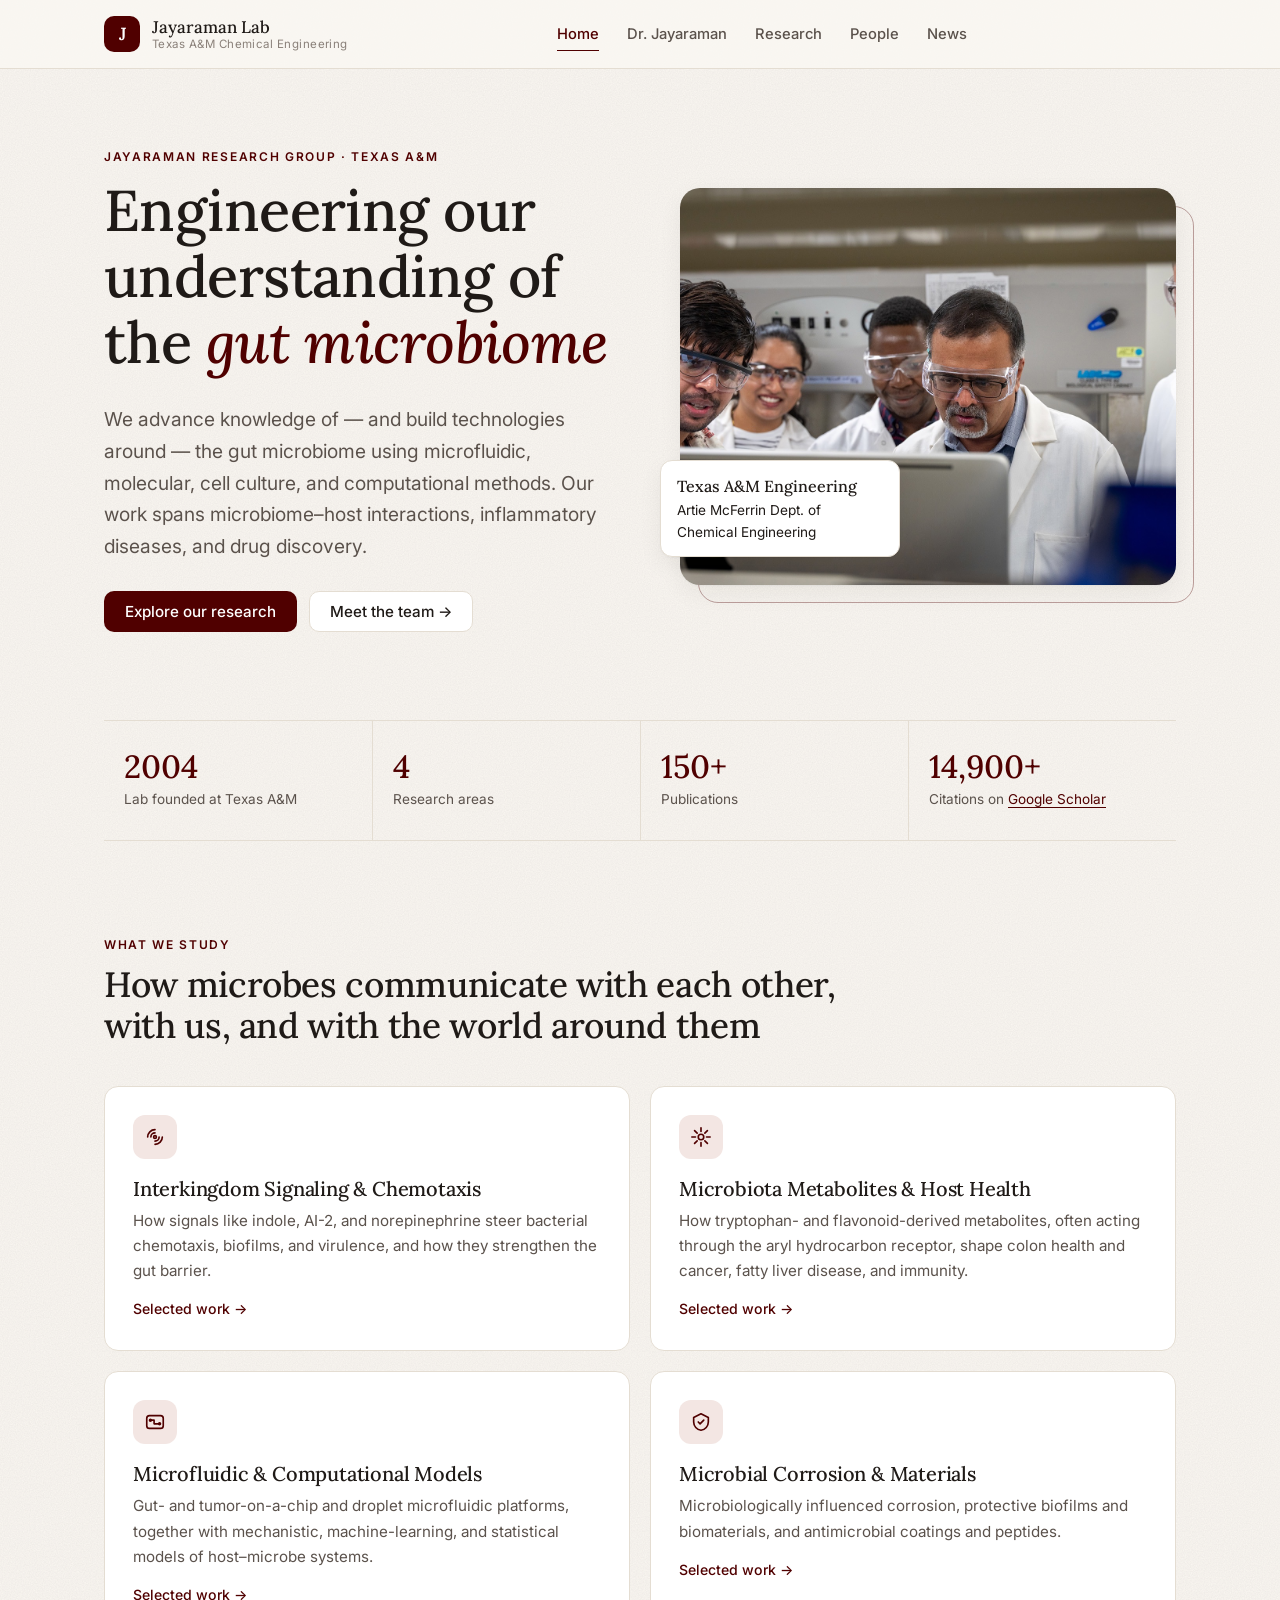
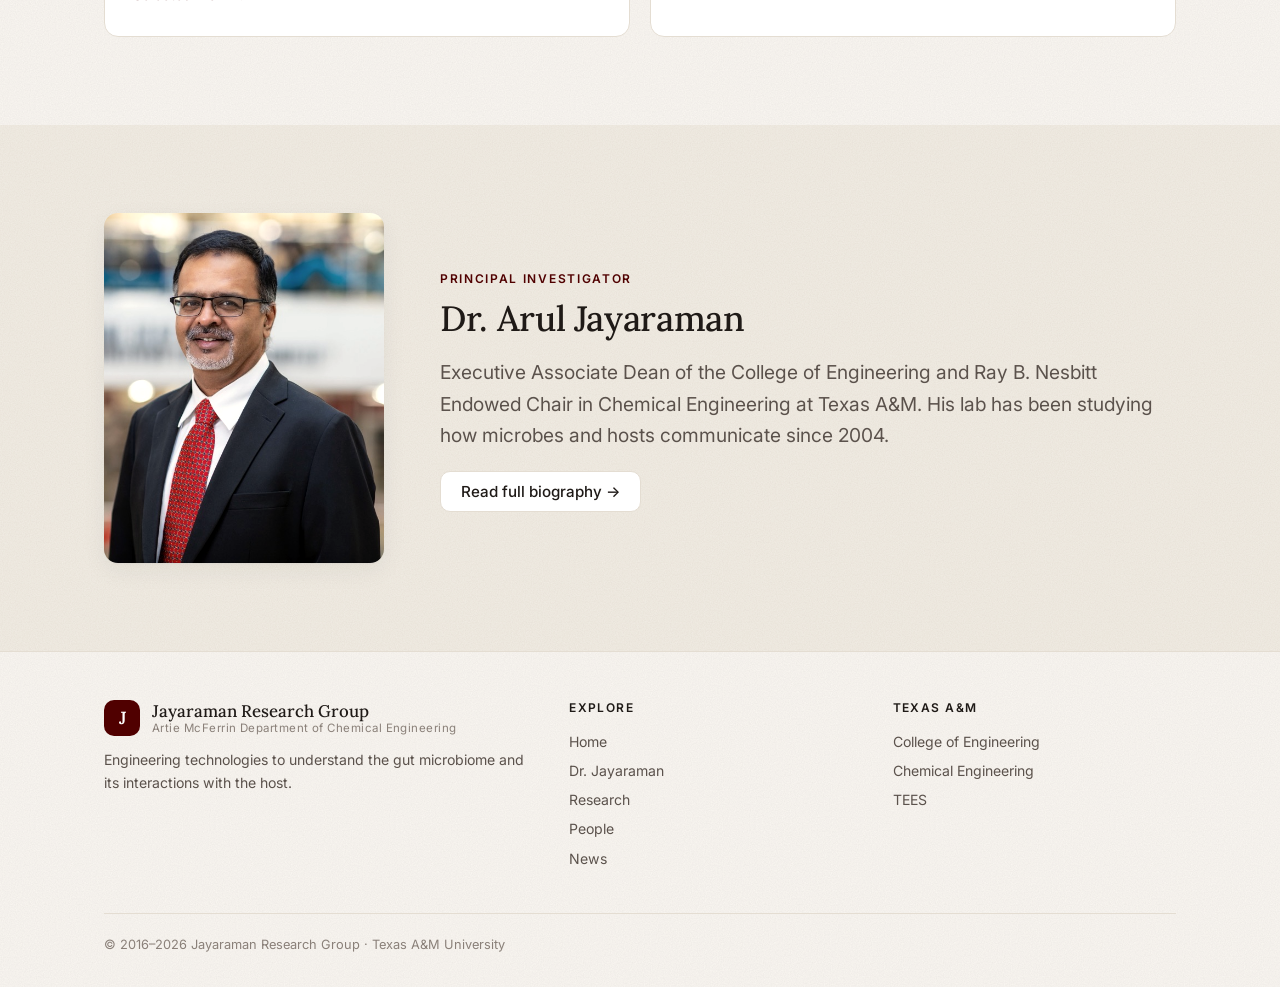
==== commit e130b657: "Aesthetic polish pass - Fine paper-grain texture on page backgrounds - Shared warm grade on portrait" ====
--- a/index.html
+++ b/index.html
@@ -10,7 +10,7 @@
   <link href="https://fonts.googleapis.com/css2?family=Fraunces:ital,opsz,wght@0,9..144,400;0,9..144,500;1,9..144,400;1,9..144,500&family=Inter:wght@400;500;600&display=swap" rel="stylesheet">
   <link href="https://fonts.googleapis.com/css2?family=Lora:wght@400;500;600&text=J&display=swap" rel="stylesheet">
   <link rel="stylesheet" href="assets/css/style.css">
-  <link rel="icon" href="data:image/svg+xml,<svg xmlns='http://www.w3.org/2000/svg' viewBox='0 0 32 32'><rect width='32' height='32' rx='8' fill='%23500000'/><text x='16' y='23' font-family='Georgia' font-size='20' fill='white' text-anchor='middle'>J</text></svg>">
+  <link rel="icon" href="data:image/svg+xml,<svg xmlns='http://www.w3.org/2000/svg' viewBox='0 0 32 32'><rect width='32' height='32' rx='8' fill='%23500000'/><text x='16' y='23' font-family='Helvetica,Arial,sans-serif' font-weight='600' font-size='20' fill='white' text-anchor='middle'>J</text></svg>">
   <script src="assets/js/layout.js" defer></script>
 </head>
 <body>
--- a/assets/css/style.css
+++ b/assets/css/style.css
@@ -20,6 +20,8 @@
   --maxw: 1120px;
   --serif: "Lora", "Fraunces", Georgia, "Times New Roman", serif;
   --sans: "Inter", system-ui, -apple-system, "Segoe UI", sans-serif;
+  /* Fine paper grain, tiled behind content */
+  --grain: url("data:image/svg+xml,%3Csvg xmlns='http://www.w3.org/2000/svg' width='180' height='180'%3E%3Cfilter id='n'%3E%3CfeTurbulence type='fractalNoise' baseFrequency='.85' numOctaves='3' stitchTiles='stitch'/%3E%3CfeColorMatrix values='0 0 0 0 .12 0 0 0 0 .09 0 0 0 0 .07 0 0 0 .08 0'/%3E%3C/filter%3E%3Crect width='100%25' height='100%25' filter='url(%23n)'/%3E%3C/svg%3E");
   color-scheme: light;
 }
 
@@ -28,14 +30,17 @@
 html { -webkit-text-size-adjust: 100%; scroll-behavior: smooth; }
 body {
   margin: 0;
-  background: var(--bg);
+  background-color: var(--bg);
+  background-image: var(--grain);
   color: var(--ink);
   font: 400 17px/1.65 var(--sans);
   -webkit-font-smoothing: antialiased;
   min-height: 100vh;
   display: flex;
   flex-direction: column;
-}
+  animation: page-in 0.45s ease-out both;
+}
+@keyframes page-in { from { opacity: 0; } to { opacity: 1; } }
 main { flex: 1; }
 img { max-width: 100%; display: block; }
 a { color: var(--accent); text-decoration-thickness: 1px; text-underline-offset: 3px; }
@@ -60,7 +65,7 @@
 .lede { font-size: 1.2rem; color: var(--ink-soft); max-width: 46rem; }
 .muted { color: var(--ink-soft); }
 .section { padding: 88px 0; }
-.section.alt { background: var(--bg-alt); }
+.section.alt { background-color: var(--bg-alt); background-image: var(--grain); }
 .section-head { margin-bottom: 40px; max-width: 46rem; }
 
 /* ---------- Header ---------- */
@@ -84,17 +89,19 @@
 .brand-text span { font-size: 0.72rem; color: var(--ink-faint); letter-spacing: 0.04em; }
 .nav-links { display: flex; align-items: center; gap: 4px; list-style: none; margin: 0; padding: 0; }
 .nav-links a {
-  display: block; padding: 8px 12px; border-radius: 8px;
+  position: relative; display: block; padding: 8px 12px;
   color: var(--ink-soft); text-decoration: none; font-size: 0.92rem; font-weight: 500;
-}
-.nav-links a:hover { color: var(--ink); background: var(--bg-alt); }
+  transition: color 0.2s;
+}
+/* Underline that slides in from the left */
+.nav-links a::after {
+  content: ""; position: absolute; left: 12px; right: 12px; bottom: 3px; height: 1.5px;
+  background: currentColor; transform: scaleX(0); transform-origin: left;
+  transition: transform 0.3s ease;
+}
+.nav-links a:hover { color: var(--ink); }
+.nav-links a:hover::after, .nav-links a[aria-current="page"]::after { transform: scaleX(1); }
 .nav-links a[aria-current="page"] { color: var(--accent); }
-.nav-links .nav-cta {
-  background: var(--accent); color: var(--accent-ink);
-  margin-left: 8px; display: inline-flex; align-items: center; gap: 6px;
-}
-.nav-links .nav-cta:hover { background: var(--accent-hover); color: var(--accent-ink); }
-.nav-links .nav-cta[aria-current="page"] { color: var(--accent-ink); }
 .nav-tools { display: flex; align-items: center; gap: 6px; }
 .icon-btn {
   width: 38px; height: 38px; border-radius: 8px; border: 1px solid var(--line);
@@ -178,7 +185,8 @@
 }
 .card h3 { margin-bottom: 8px; }
 .card p { color: var(--ink-soft); font-size: 0.95rem; margin: 0; }
-.card .more { display: inline-block; margin-top: 14px; font-size: 0.88rem; font-weight: 500; color: var(--accent); }
+.card .more { display: inline-block; margin-top: 14px; font-size: 0.88rem; font-weight: 500; color: var(--accent); transition: transform 0.25s ease; }
+a.card:hover .more { transform: translateX(4px); }
 
 /* ---------- Stats ---------- */
 .stats { display: grid; grid-template-columns: repeat(4, 1fr); gap: 0; border-top: 1px solid var(--line); border-bottom: 1px solid var(--line); }
@@ -230,6 +238,9 @@
 .pi-teaser { display: grid; grid-template-columns: 280px 1fr; gap: 56px; align-items: center; }
 .pi-teaser img { border-radius: var(--radius); aspect-ratio: 4/5; object-fit: cover; width: 100%; box-shadow: var(--shadow); }
 @media (max-width: 760px) { .pi-teaser { grid-template-columns: 1fr; gap: 28px; } .pi-teaser img { max-width: 280px; } }
+
+/* Shared warm grade so portraits shot in different light read as one set */
+.person img, .profile-aside img, .pi-teaser img { filter: sepia(0.14) saturate(0.92) contrast(1.03) brightness(1.01); }
 
 /* ---------- People ---------- */
 .people-group { margin-bottom: 64px; }
@@ -267,11 +278,11 @@
   display: grid; grid-template-columns: 64px 1fr; gap: 16px;
   padding: 18px 20px; background: var(--surface); border: 1px solid var(--line); border-radius: 12px;
 }
-.pub .year { font: 500 1rem var(--serif); color: var(--accent); }
+.pub .year { font: 500 1rem var(--serif); color: var(--accent); font-variant-numeric: oldstyle-nums; }
 .pub .title { font-weight: 600; line-height: 1.4; margin-bottom: 4px; }
 .pub .authors { font-size: 0.85rem; color: var(--ink-soft); }
 .pub .authors b { color: var(--ink); font-weight: 600; }
-.pub .venue { font-size: 0.85rem; color: var(--ink-faint); font-style: italic; }
+.pub .venue { font-size: 0.85rem; color: var(--ink-faint); font-variant-caps: all-small-caps; letter-spacing: 0.04em; }
 .pub a { color: inherit; text-decoration: none; }
 .pub a:hover .title { color: var(--accent); }
 @media (max-width: 560px) { .pub { grid-template-columns: 1fr; gap: 4px; } }
@@ -284,7 +295,7 @@
 /* ---------- News ---------- */
 .news { list-style: none; padding: 0; margin: 0; }
 .news-item { display: grid; grid-template-columns: 160px 1fr; gap: 32px; padding: 32px 0; border-bottom: 1px solid var(--line); }
-.news-item time { font: 500 1rem var(--serif); color: var(--accent); }
+.news-item time { font: 500 1rem var(--serif); color: var(--accent); font-variant-numeric: oldstyle-nums; }
 .news-item h3 { margin-bottom: 8px; }
 .news-item p { color: var(--ink-soft); margin: 0; }
 @media (max-width: 640px) { .news-item { grid-template-columns: 1fr; gap: 6px; } }
@@ -295,8 +306,12 @@
 .footer-grid h4 { font: 600 0.75rem var(--sans); letter-spacing: 0.12em; text-transform: uppercase; color: var(--ink); margin: 0 0 12px; }
 .footer-grid ul { list-style: none; padding: 0; margin: 0; }
 .footer-grid li { padding: 3px 0; }
-.footer-grid a { color: var(--ink-soft); text-decoration: none; }
-.footer-grid a:hover { color: var(--accent); }
+.footer-grid a {
+  color: var(--ink-soft); text-decoration: none;
+  background: linear-gradient(currentColor, currentColor) left bottom / 0 1px no-repeat;
+  transition: color 0.2s, background-size 0.3s ease;
+}
+.footer-grid a:hover { color: var(--accent); background-size: 100% 1px; }
 .footer-bottom { margin-top: 40px; padding-top: 20px; border-top: 1px solid var(--line); font-size: 0.8rem; color: var(--ink-faint); }
 @media (max-width: 720px) { .footer-grid { grid-template-columns: 1fr; gap: 28px; } }
 
@@ -360,6 +375,8 @@
 .reveal { opacity: 0; transform: translateY(14px); transition: opacity 0.6s ease, transform 0.6s ease; }
 .reveal.in { opacity: 1; transform: none; }
 @media (prefers-reduced-motion: reduce) {
+  body { animation: none; }
+  .nav-links a::after, .footer-grid a, .card .more { transition: none; }
   html { scroll-behavior: auto; }
   .reveal { opacity: 1; transform: none; transition: none; }
   .typing i { animation: none; }
